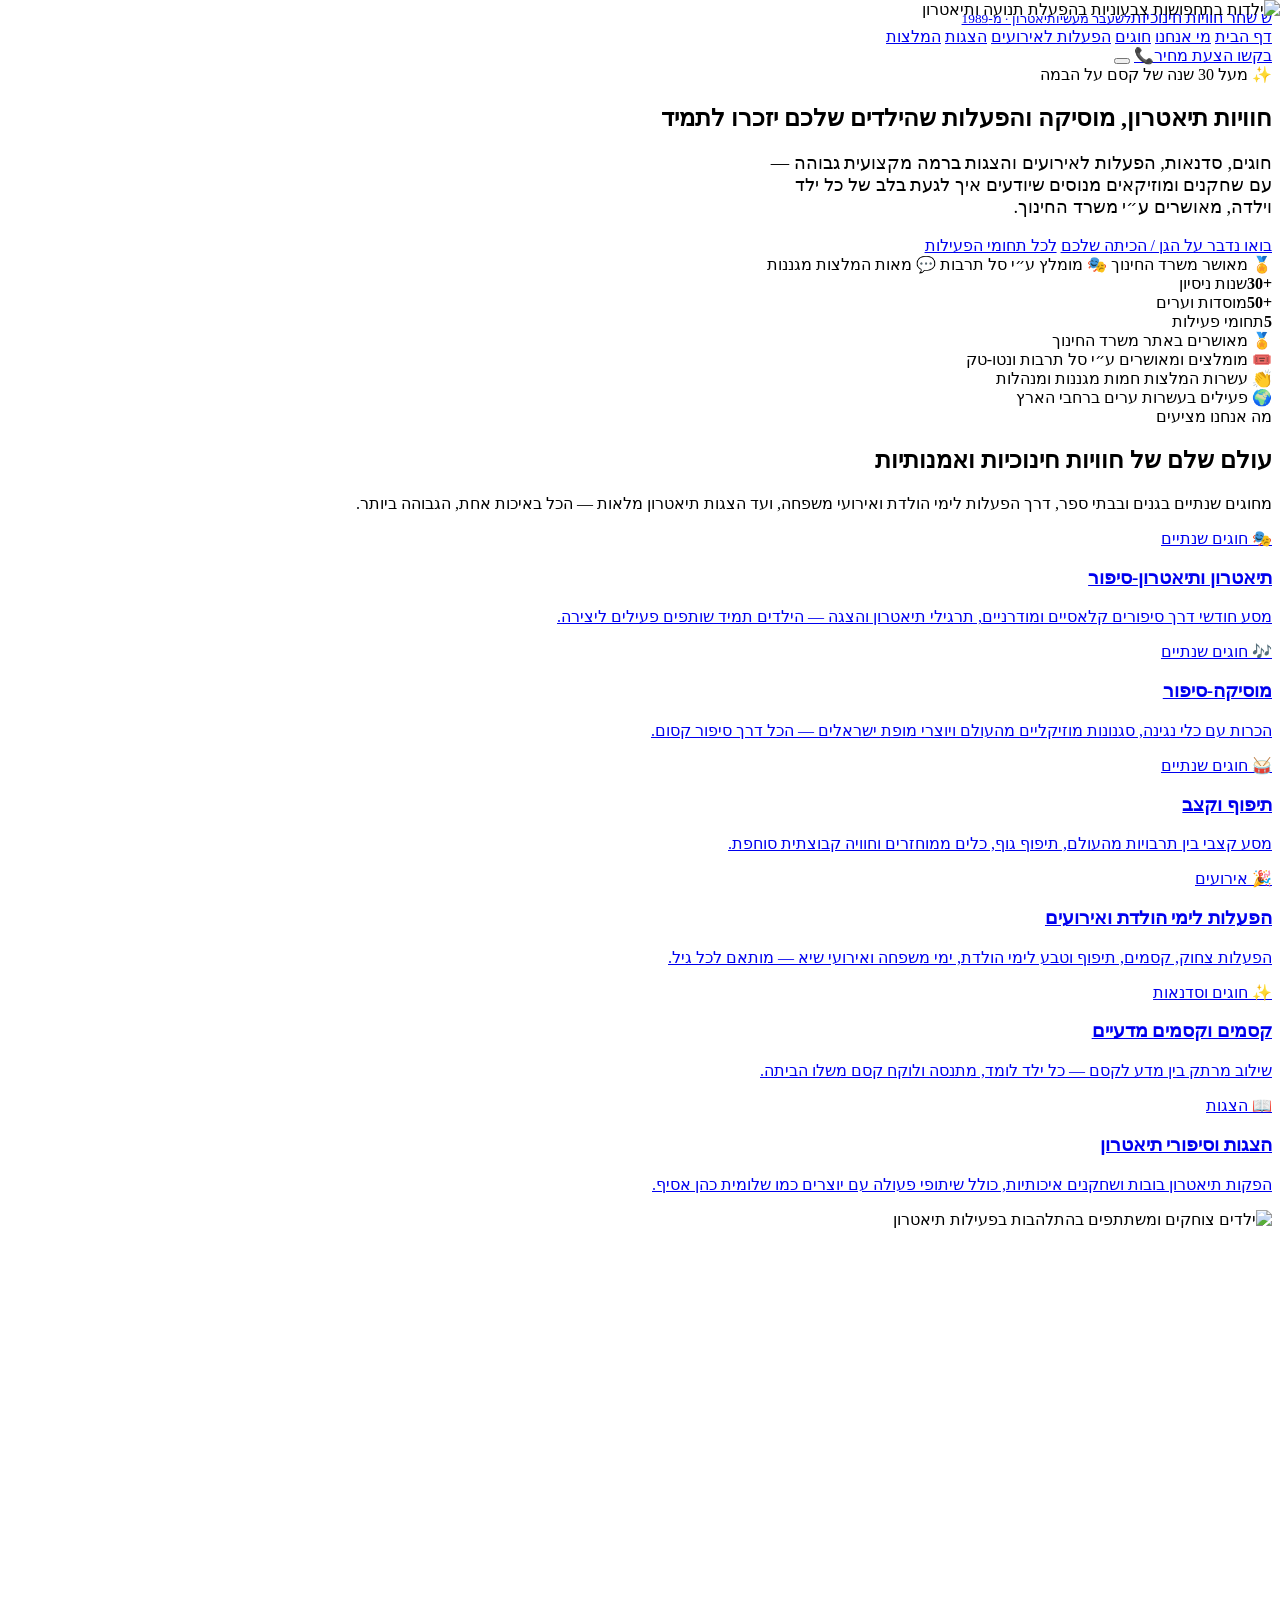
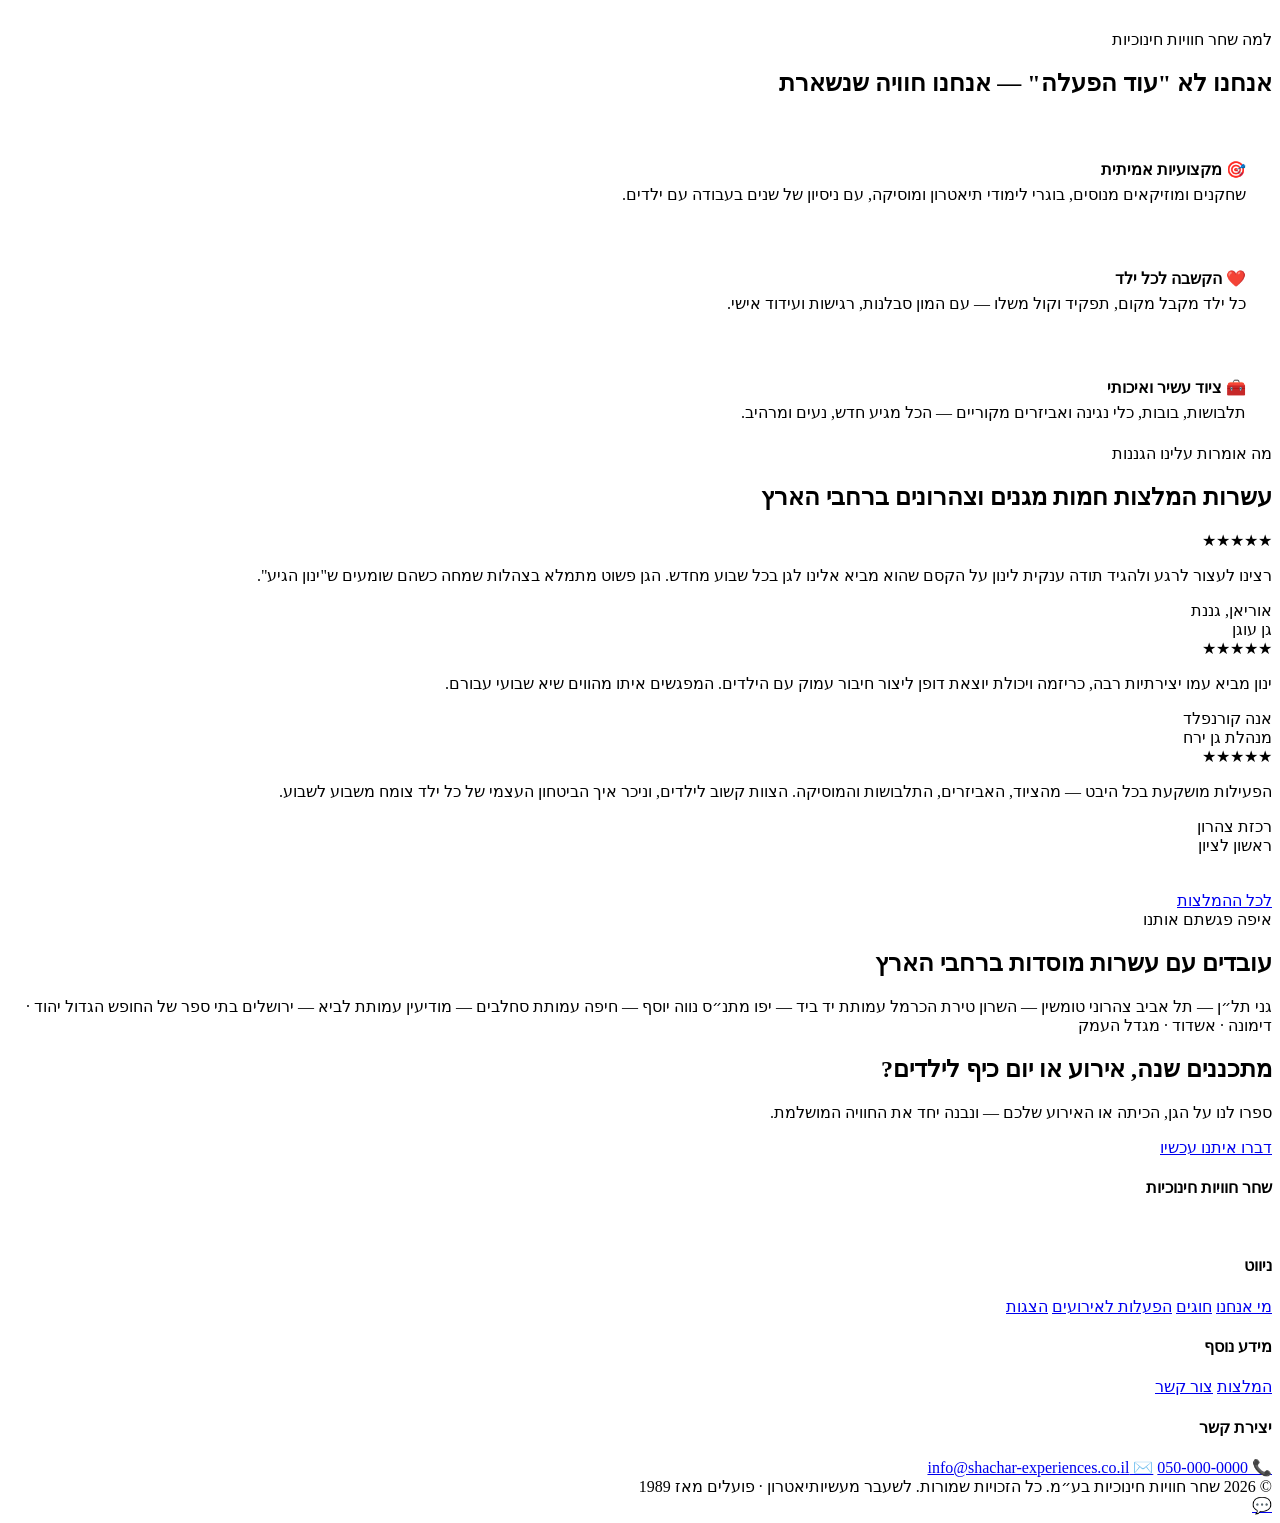
==== index.html @ 49bc1637 "Add files via upload" ====
<!DOCTYPE html>
<html lang="he" dir="rtl">
<head>
<meta charset="UTF-8">
<meta name="viewport" content="width=device-width, initial-scale=1.0">
<title>שחר חוויות חינוכיות | חוגים, הפעלות והצגות לילדים ברמה הגבוהה ביותר</title>
<meta name="description" content="שחר חוויות חינוכיות (לשעבר מעשיותיאטרון) — מעל 30 שנות ניסיון בחוגי תיאטרון, מוסיקה, תיפוף וקצב, קסמים, הפעלות לאירועים והצגות לילדים. מאושרים ע״י משרד החינוך.">
<link rel="preconnect" href="https://fonts.googleapis.com">
<link href="https://fonts.googleapis.com/css2?family=Heebo:wght@400;500;600;700&family=Rubik:wght@600;700;800&display=swap" rel="stylesheet">
<link rel="stylesheet" href="css/style.css">
</head>
<body>

<header class="site-header">
  <div class="container header-inner">
    <a href="index.html" class="brand">
      <span class="brand-mark">ש</span>
      <span class="brand-text">שחר חוויות חינוכיות<small>לשעבר מעשיותיאטרון · מ-1989</small></span>
    </a>
    <nav class="main-nav">
      <a href="index.html">דף הבית</a>
      <a href="about.html">מי אנחנו</a>
      <a href="classes.html">חוגים</a>
      <a href="events.html">הפעלות לאירועים</a>
      <a href="shows.html">הצגות</a>
      <a href="testimonials.html">המלצות</a>
    </nav>
    <div class="header-cta">
      <a href="contact.html" class="btn btn-primary btn-sm"><span class="btn-text-full">בקשו הצעת מחיר</span><span>📞</span></a>
      <button class="nav-toggle" aria-label="תפריט"><span></span></button>
    </div>
  </div>
</header>

<!-- HERO -->
<section class="hero">
  <div class="container hero-grid">
    <div>
      <span class="eyebrow">✨ מעל 30 שנה של קסם על הבמה</span>
      <h1>חוויות תיאטרון, מוסיקה והפעלות שהילדים שלכם יזכרו לתמיד</h1>
      <p style="font-size:1.15rem; max-width:520px;">חוגים, סדנאות, הפעלות לאירועים והצגות ברמה מקצועית גבוהה — עם שחקנים ומוזיקאים מנוסים שיודעים איך לגעת בלב של כל ילד וילדה, מאושרים ע״י משרד החינוך.</p>
      <div class="hero-actions">
        <a href="contact.html" class="btn btn-primary">בואו נדבר על הגן / הכיתה שלכם</a>
        <a href="classes.html" class="btn btn-outline">לכל תחומי הפעילות</a>
      </div>
      <div class="hero-badges">
        <span class="hero-badge">🏅 מאושר משרד החינוך</span>
        <span class="hero-badge">🎭 מומלץ ע״י סל תרבות</span>
        <span class="hero-badge">💬 מאות המלצות מגננות</span>
      </div>
      <div class="hero-stats">
        <div class="hero-stat"><strong>+30</strong><span>שנות ניסיון</span></div>
        <div class="hero-stat"><strong>+50</strong><span>מוסדות וערים</span></div>
        <div class="hero-stat"><strong>5</strong><span>תחומי פעילות</span></div>
      </div>
    </div>
    <div class="art-frame">
      <img src="images/activities/activity-01.jpg" alt="ילדות בתחפושות צבעוניות בהפעלת תנועה ותיאטרון" style="position:absolute; inset:0; width:100%; height:100%; object-fit:cover;">
    </div>
  </div>
</section>

<!-- TRUST BAR -->
<section class="section-tight section-alt">
  <div class="container">
    <div class="trust-bar">
      <div class="trust-item"><span class="ic">🏅</span> מאושרים באתר משרד החינוך</div>
      <div class="trust-item"><span class="ic">🎟️</span> מומלצים ומאושרים ע״י סל תרבות ונטו-טק</div>
      <div class="trust-item"><span class="ic">👏</span> עשרות המלצות חמות מגננות ומנהלות</div>
      <div class="trust-item"><span class="ic">🌍</span> פעילים בעשרות ערים ברחבי הארץ</div>
    </div>
  </div>
</section>

<!-- SERVICES OVERVIEW -->
<section class="section">
  <div class="container">
    <div class="section-head center">
      <span class="eyebrow">מה אנחנו מציעים</span>
      <h2>עולם שלם של חוויות חינוכיות ואמנותיות</h2>
      <p>מחוגים שנתיים בגנים ובבתי ספר, דרך הפעלות לימי הולדת ואירועי משפחה, ועד הצגות תיאטרון מלאות — הכל באיכות אחת, הגבוהה ביותר.</p>
    </div>
    <div class="grid grid-3">
      <a href="classes.html#theater" class="card program-card">
        <span class="card-icon">🎭</span>
        <span class="tag">חוגים שנתיים</span>
        <h3>תיאטרון ותיאטרון-סיפור</h3>
        <p>מסע חודשי דרך סיפורים קלאסיים ומודרניים, תרגילי תיאטרון והצגה — הילדים תמיד שותפים פעילים ליצירה.</p>
      </a>
      <a href="classes.html#music" class="card program-card">
        <span class="card-icon teal">🎶</span>
        <span class="tag">חוגים שנתיים</span>
        <h3>מוסיקה-סיפור</h3>
        <p>הכרות עם כלי נגינה, סגנונות מוזיקליים מהעולם ויוצרי מופת ישראלים — הכל דרך סיפור קסום.</p>
      </a>
      <a href="classes.html#drums" class="card program-card">
        <span class="card-icon gold">🥁</span>
        <span class="tag">חוגים שנתיים</span>
        <h3>תיפוף וקצב</h3>
        <p>מסע קצבי בין תרבויות מהעולם, תיפוף גוף, כלים ממוחזרים וחוויה קבוצתית סוחפת.</p>
      </a>
      <a href="events.html" class="card program-card">
        <span class="card-icon">🎉</span>
        <span class="tag">אירועים</span>
        <h3>הפעלות לימי הולדת ואירועים</h3>
        <p>הפעלות צחוק, קסמים, תיפוף וטבע לימי הולדת, ימי משפחה ואירועי שיא — מותאם לכל גיל.</p>
      </a>
      <a href="classes.html#magic" class="card program-card">
        <span class="card-icon teal">✨</span>
        <span class="tag">חוגים וסדנאות</span>
        <h3>קסמים וקסמים מדעיים</h3>
        <p>שילוב מרתק בין מדע לקסם — כל ילד לומד, מתנסה ולוקח קסם משלו הביתה.</p>
      </a>
      <a href="shows.html" class="card program-card">
        <span class="card-icon gold">📖</span>
        <span class="tag">הצגות</span>
        <h3>הצגות וסיפורי תיאטרון</h3>
        <p>הפקות תיאטרון בובות ושחקנים איכותיות, כולל שיתופי פעולה עם יוצרים כמו שלומית כהן אסיף.</p>
      </a>
    </div>
  </div>
</section>

<!-- WHY US -->
<section class="section section-alt">
  <div class="container">
    <div class="grid grid-2" style="align-items:center; gap:60px;">
      <div class="photo-slot" style="min-height:420px;">
        <img src="images/activities/activity-08.jpg" alt="ילדים צוחקים ומשתתפים בהתלהבות בפעילות תיאטרון">
      </div>
      <div>
        <span class="eyebrow">למה שחר חוויות חינוכיות</span>
        <h2>אנחנו לא "עוד הפעלה" — אנחנו חוויה שנשארת</h2>
        <div class="grid" style="gap:20px;">
          <div class="card" style="padding:22px 26px;">
            <h4 style="margin-bottom:6px;">🎯 מקצועיות אמיתית</h4>
            <p style="margin:0;">שחקנים ומוזיקאים מנוסים, בוגרי לימודי תיאטרון ומוסיקה, עם ניסיון של שנים בעבודה עם ילדים.</p>
          </div>
          <div class="card" style="padding:22px 26px;">
            <h4 style="margin-bottom:6px;">❤️ הקשבה לכל ילד</h4>
            <p style="margin:0;">כל ילד מקבל מקום, תפקיד וקול משלו — עם המון סבלנות, רגישות ועידוד אישי.</p>
          </div>
          <div class="card" style="padding:22px 26px;">
            <h4 style="margin-bottom:6px;">🧰 ציוד עשיר ואיכותי</h4>
            <p style="margin:0;">תלבושות, בובות, כלי נגינה ואביזרים מקוריים — הכל מגיע חדש, נעים ומרהיב.</p>
          </div>
        </div>
      </div>
    </div>
  </div>
</section>

<!-- TESTIMONIALS TEASER -->
<section class="section">
  <div class="container">
    <div class="section-head center">
      <span class="eyebrow">מה אומרות עלינו הגננות</span>
      <h2>עשרות המלצות חמות מגנים וצהרונים ברחבי הארץ</h2>
    </div>
    <div class="grid grid-3">
      <div class="testi-card">
        <div class="testi-stars">★★★★★</div>
        <p class="testi-quote">רצינו לעצור לרגע ולהגיד תודה ענקית לינון על הקסם שהוא מביא אלינו לגן בכל שבוע מחדש. הגן פשוט מתמלא בצהלות שמחה כשהם שומעים ש"ינון הגיע".</p>
        <div class="testi-author">אוריאן, גננת</div>
        <div class="testi-role">גן עוגן</div>
      </div>
      <div class="testi-card">
        <div class="testi-stars">★★★★★</div>
        <p class="testi-quote">ינון מביא עמו יצירתיות רבה, כריזמה ויכולת יוצאת דופן ליצור חיבור עמוק עם הילדים. המפגשים איתו מהווים שיא שבועי עבורם.</p>
        <div class="testi-author">אנה קורנפלד</div>
        <div class="testi-role">מנהלת גן ירח</div>
      </div>
      <div class="testi-card">
        <div class="testi-stars">★★★★★</div>
        <p class="testi-quote">הפעילות מושקעת בכל היבט — מהציוד, האביזרים, התלבושות והמוסיקה. הצוות קשוב לילדים, וניכר איך הביטחון העצמי של כל ילד צומח משבוע לשבוע.</p>
        <div class="testi-author">רכזת צהרון</div>
        <div class="testi-role">ראשון לציון</div>
      </div>
    </div>
    <div class="text-center" style="margin-top:36px;">
      <a href="testimonials.html" class="btn btn-outline">לכל ההמלצות</a>
    </div>
  </div>
</section>

<!-- CLIENTS -->
<section class="section-tight section-alt">
  <div class="container">
    <div class="section-head center">
      <span class="eyebrow">איפה פגשתם אותנו</span>
      <h2>עובדים עם עשרות מוסדות ברחבי הארץ</h2>
    </div>
    <div class="client-strip" style="justify-content:center;">
      <span class="client-chip">גני תל״ן — תל אביב</span>
      <span class="client-chip">צהרוני טומשין — השרון</span>
      <span class="client-chip">טירת הכרמל</span>
      <span class="client-chip">עמותת יד ביד — יפו</span>
      <span class="client-chip">מתנ״ס נווה יוסף — חיפה</span>
      <span class="client-chip">עמותת סחלבים — מודיעין</span>
      <span class="client-chip">עמותת לביא — ירושלים</span>
      <span class="client-chip">בתי ספר של החופש הגדול</span>
      <span class="client-chip">יהוד · דימונה · אשדוד · מגדל העמק</span>
    </div>
  </div>
</section>

<!-- CTA BAND -->
<section class="section">
  <div class="container">
    <div class="cta-band">
      <div>
        <h2>מתכננים שנה, אירוע או יום כיף לילדים?</h2>
        <p>ספרו לנו על הגן, הכיתה או האירוע שלכם — ונבנה יחד את החוויה המושלמת.</p>
      </div>
      <a href="contact.html" class="btn btn-light">דברו איתנו עכשיו</a>
    </div>
  </div>
</section>

<footer class="site-footer">
  <div class="container">
    <div class="footer-grid">
      <div>
        <h4>שחר חוויות חינוכיות</h4>
        <p style="color:rgba(255,255,255,.6); font-size:.9rem;">לשעבר מעשיותיאטרון — תיאטרון ילדים איכותי היוצר מפגש עם ערכים אמנותיים מאז 1989.</p>
      </div>
      <div>
        <h4>ניווט</h4>
        <a href="about.html">מי אנחנו</a>
        <a href="classes.html">חוגים</a>
        <a href="events.html">הפעלות לאירועים</a>
        <a href="shows.html">הצגות</a>
      </div>
      <div>
        <h4>מידע נוסף</h4>
        <a href="testimonials.html">המלצות</a>
        <a href="contact.html">צור קשר</a>
      </div>
      <div>
        <h4>יצירת קשר</h4>
        <a href="tel:+972500000000">📞 050-000-0000</a>
        <a href="mailto:info@shachar-experiences.co.il">✉️ info@shachar-experiences.co.il</a>
      </div>
    </div>
    <div class="footer-bottom">
      <span>© 2026 שחר חוויות חינוכיות בע״מ. כל הזכויות שמורות.</span>
      <span>לשעבר מעשיותיאטרון · פועלים מאז 1989</span>
    </div>
  </div>
</footer>

<a href="https://wa.me/972500000000" class="wa-float" target="_blank" rel="noopener" aria-label="וואטסאפ">💬</a>

<script src="js/main.js"></script>
</body>
</html>
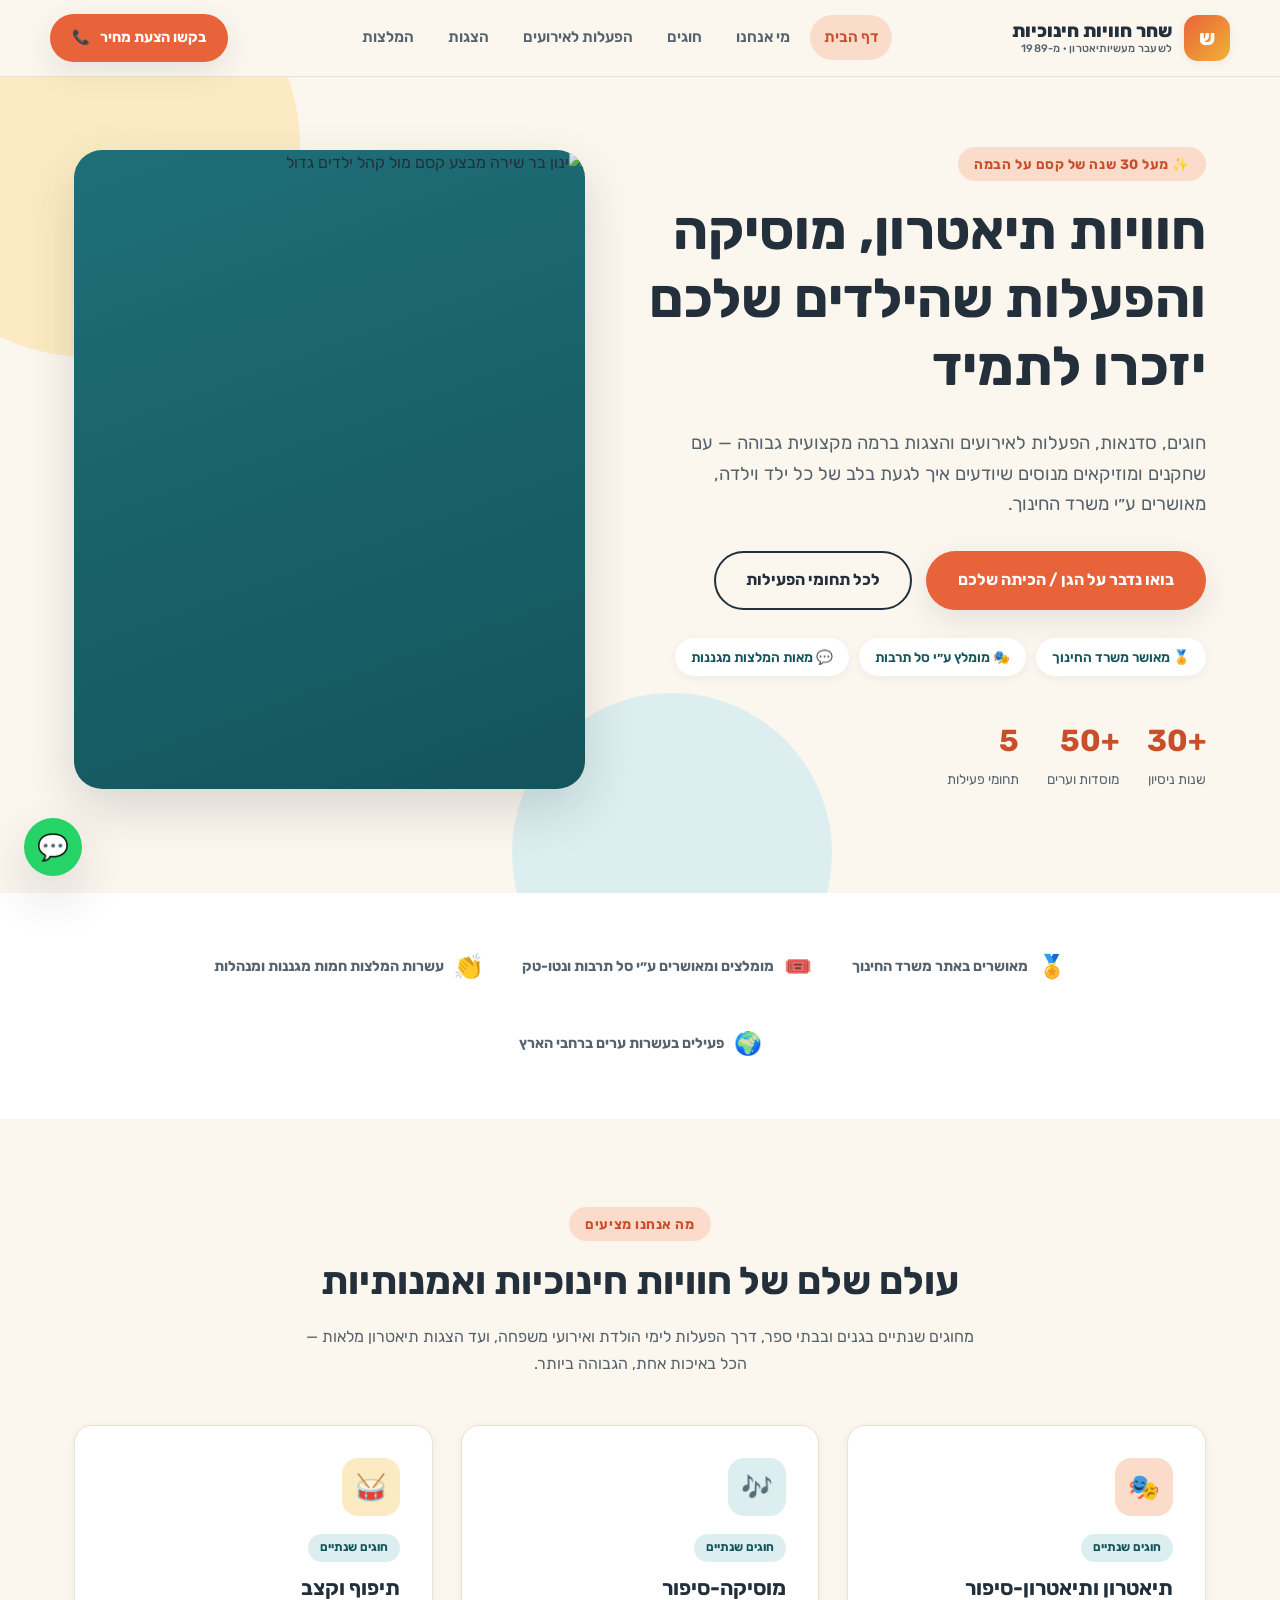
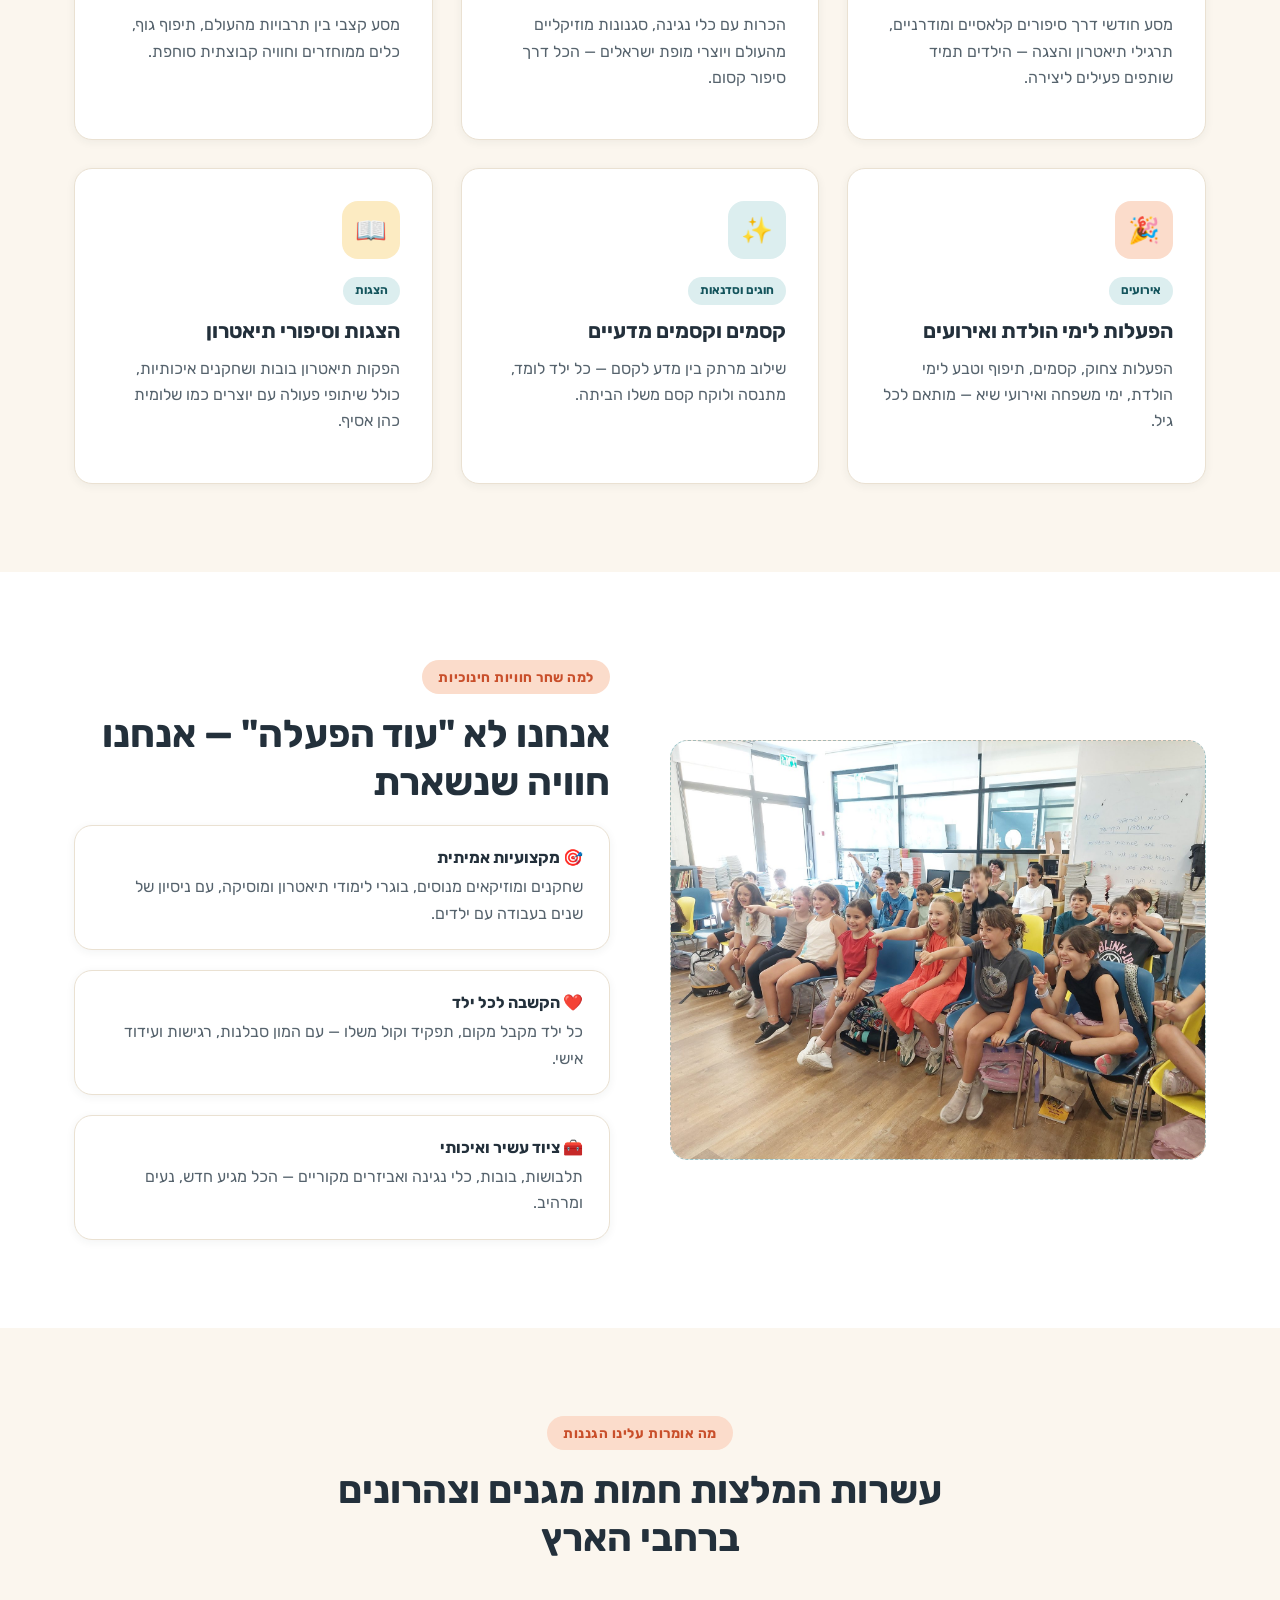
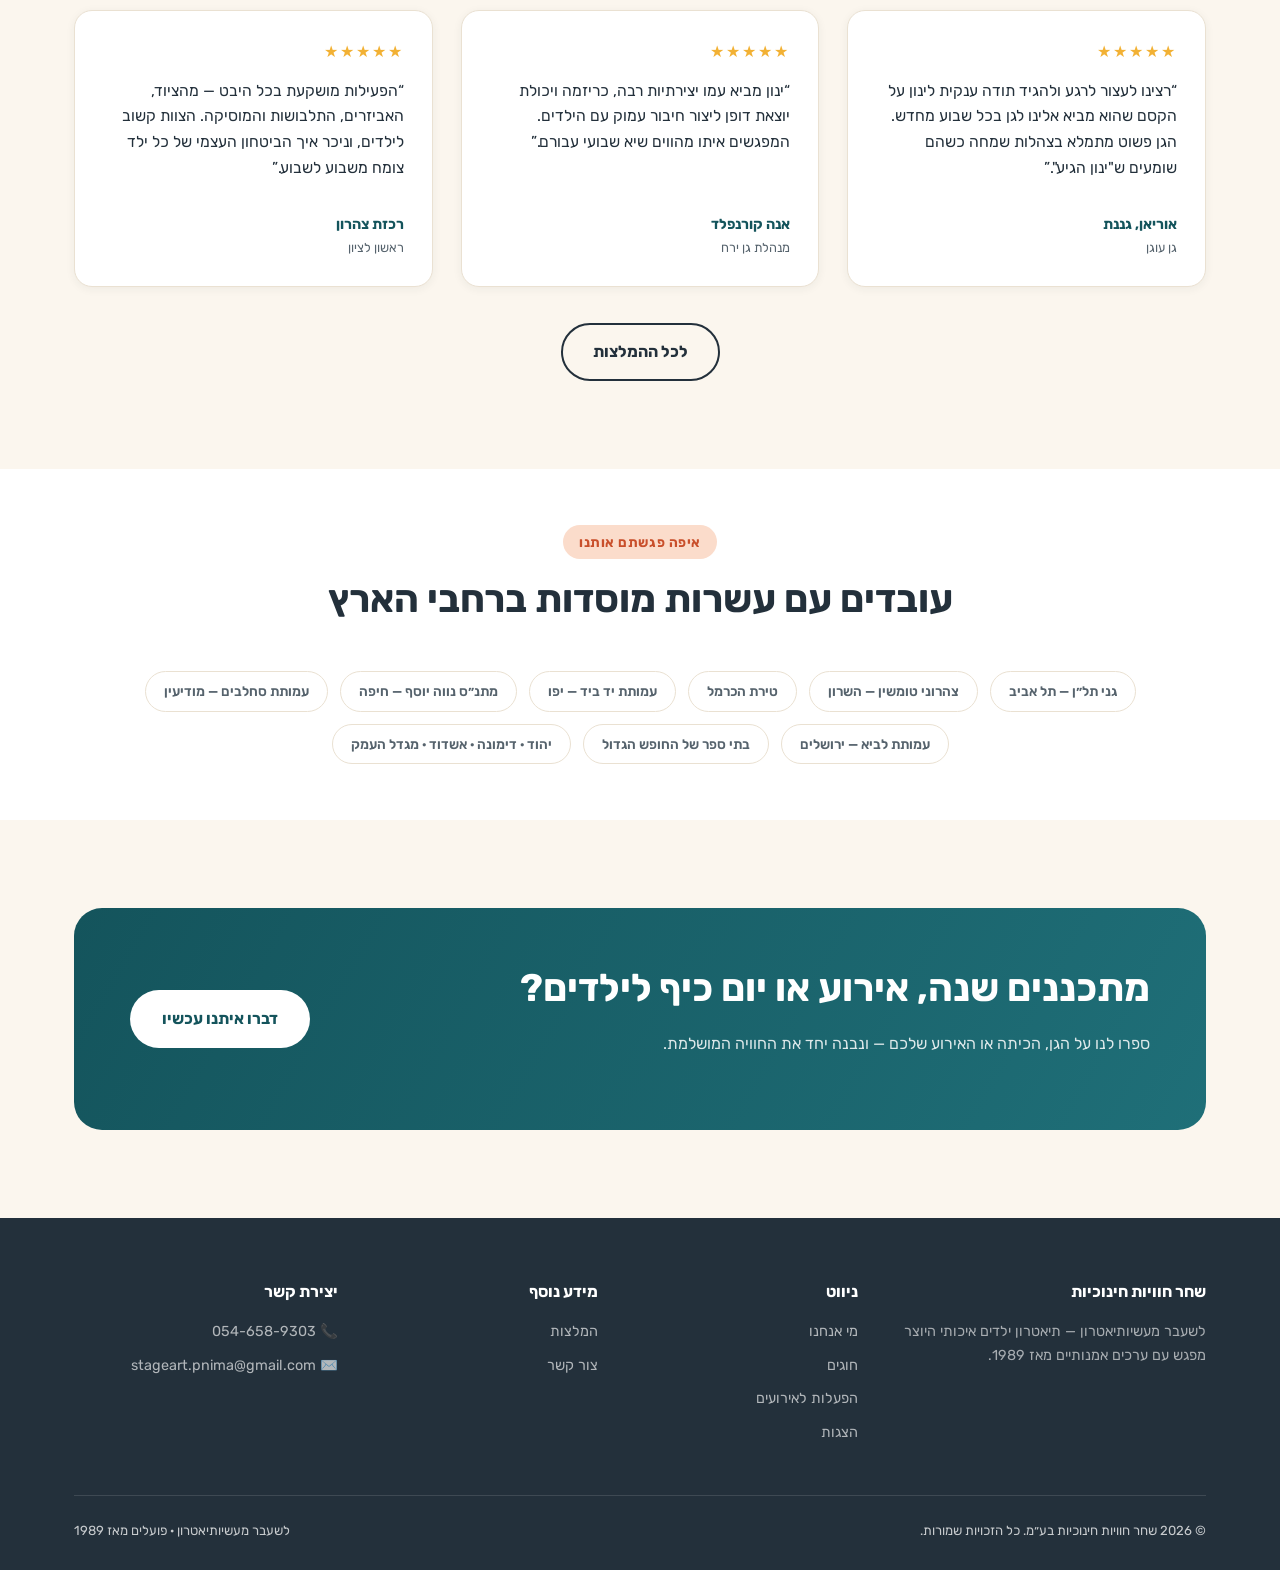
==== commit aef872a4: "Add files via upload" ====
--- a/index.html
+++ b/index.html
@@ -55,7 +55,7 @@
       </div>
     </div>
     <div class="art-frame">
-      <img src="images/activities/activity-01.jpg" alt="ילדות בתחפושות צבעוניות בהפעלת תנועה ותיאטרון" style="position:absolute; inset:0; width:100%; height:100%; object-fit:cover;">
+      <img src="images/magic/magic-02.jpg" alt="ינון בר שירה מבצע קסם מול קהל ילדים גדול" style="position:absolute; inset:0; width:100%; height:100%; object-fit:cover; object-position: center 30%;">
     </div>
   </div>
 </section>
@@ -238,8 +238,8 @@
       </div>
       <div>
         <h4>יצירת קשר</h4>
-        <a href="tel:+972500000000">📞 050-000-0000</a>
-        <a href="mailto:info@shachar-experiences.co.il">✉️ info@shachar-experiences.co.il</a>
+        <a href="tel:+972546589303">📞 054-658-9303</a>
+        <a href="mailto:stageart.pnima@gmail.com">✉️ stageart.pnima@gmail.com</a>
       </div>
     </div>
     <div class="footer-bottom">
@@ -249,7 +249,7 @@
   </div>
 </footer>
 
-<a href="https://wa.me/972500000000" class="wa-float" target="_blank" rel="noopener" aria-label="וואטסאפ">💬</a>
+<a href="https://wa.me/972546589303" class="wa-float" target="_blank" rel="noopener" aria-label="וואטסאפ">💬</a>
 
 <script src="js/main.js"></script>
 </body>
--- a/css/style.css
+++ b/css/style.css
@@ -0,0 +1,532 @@
+/* =========================================================
+   שחר חוויות חינוכיות — Design System
+   ========================================================= */
+
+:root {
+  /* Brand palette */
+  --color-primary: #E8633A;       /* terracotta / warm coral */
+  --color-primary-dark: #C94F2B;
+  --color-primary-light: #FBDCCB;
+  --color-secondary: #1F6F78;     /* deep teal */
+  --color-secondary-dark: #14545C;
+  --color-secondary-light: #DCEEEF;
+  --color-accent: #F2B134;        /* golden yellow */
+  --color-accent-light: #FCEBC2;
+  --color-bg: #FBF6EE;            /* warm cream */
+  --color-bg-alt: #FFFFFF;
+  --color-ink: #23303B;           /* near-black navy */
+  --color-ink-soft: #56636D;
+  --color-border: #EAE1D2;
+
+  --radius-sm: 10px;
+  --radius-md: 18px;
+  --radius-lg: 28px;
+  --radius-pill: 999px;
+
+  --shadow-sm: 0 2px 10px rgba(35, 48, 59, 0.06);
+  --shadow-md: 0 10px 30px rgba(35, 48, 59, 0.10);
+  --shadow-lg: 0 20px 50px rgba(35, 48, 59, 0.16);
+
+  --container: 1180px;
+  --font-display: 'Rubik', 'Heebo', sans-serif;
+  --font-body: 'Heebo', 'Rubik', sans-serif;
+}
+
+* { box-sizing: border-box; }
+html { scroll-behavior: smooth; }
+
+body {
+  margin: 0;
+  font-family: var(--font-body);
+  background: var(--color-bg);
+  color: var(--color-ink);
+  direction: rtl;
+  text-align: right;
+  line-height: 1.65;
+  -webkit-font-smoothing: antialiased;
+}
+
+img { max-width: 100%; display: block; }
+a { color: inherit; text-decoration: none; }
+ul { margin: 0; padding: 0; list-style: none; }
+button { font-family: inherit; cursor: pointer; }
+
+h1, h2, h3, h4 {
+  font-family: var(--font-display);
+  font-weight: 700;
+  line-height: 1.25;
+  margin: 0 0 .5em;
+  color: var(--color-ink);
+}
+
+h1 { font-size: clamp(2.1rem, 4.5vw, 3.4rem); }
+h2 { font-size: clamp(1.7rem, 3vw, 2.4rem); }
+h3 { font-size: 1.3rem; }
+p  { margin: 0 0 1em; color: var(--color-ink-soft); }
+
+.container {
+  max-width: var(--container);
+  margin: 0 auto;
+  padding: 0 24px;
+}
+
+.section { padding: 88px 0; }
+.section-tight { padding: 56px 0; }
+.section-alt { background: var(--color-bg-alt); }
+.section-secondary { background: var(--color-secondary); color: #fff; }
+.section-secondary h2, .section-secondary p { color: #fff; }
+
+.eyebrow {
+  display: inline-flex;
+  align-items: center;
+  gap: 8px;
+  font-family: var(--font-display);
+  font-weight: 700;
+  font-size: .85rem;
+  letter-spacing: .04em;
+  color: var(--color-primary-dark);
+  background: var(--color-primary-light);
+  padding: 6px 16px;
+  border-radius: var(--radius-pill);
+  margin-bottom: 16px;
+}
+
+.section-head {
+  max-width: 680px;
+  margin: 0 0 48px;
+}
+.section-head.center { margin-inline: auto; text-align: center; }
+
+/* ---------- Buttons ---------- */
+.btn {
+  display: inline-flex;
+  align-items: center;
+  gap: 10px;
+  font-family: var(--font-display);
+  font-weight: 700;
+  font-size: 1rem;
+  padding: 14px 30px;
+  border-radius: var(--radius-pill);
+  border: 2px solid transparent;
+  transition: transform .18s ease, box-shadow .18s ease, background .18s ease, color .18s ease;
+  white-space: nowrap;
+}
+.btn:hover { transform: translateY(-2px); }
+.btn-primary {
+  background: var(--color-primary);
+  color: #fff;
+  box-shadow: var(--shadow-md);
+}
+.btn-primary:hover { background: var(--color-primary-dark); }
+.btn-outline {
+  background: transparent;
+  border-color: currentColor;
+  color: var(--color-ink);
+}
+.btn-outline:hover { background: var(--color-ink); color: #fff; }
+.btn-light {
+  background: #fff;
+  color: var(--color-secondary-dark);
+}
+.btn-light:hover { background: var(--color-accent-light); }
+.btn-sm { padding: 10px 20px; font-size: .9rem; }
+
+/* ---------- Header ---------- */
+.site-header {
+  position: sticky;
+  top: 0;
+  z-index: 100;
+  background: rgba(251, 246, 238, 0.92);
+  backdrop-filter: blur(10px);
+  border-bottom: 1px solid var(--color-border);
+}
+.header-inner {
+  display: flex;
+  align-items: center;
+  justify-content: space-between;
+  padding: 14px 0;
+  gap: 20px;
+}
+.brand {
+  display: flex;
+  align-items: center;
+  gap: 12px;
+  font-family: var(--font-display);
+  font-weight: 800;
+  font-size: 1.15rem;
+  color: var(--color-ink);
+}
+.brand-mark {
+  width: 46px; height: 46px;
+  border-radius: 14px;
+  background: linear-gradient(135deg, var(--color-primary), var(--color-accent));
+  display: flex; align-items: center; justify-content: center;
+  color: #fff; font-size: 1.3rem; font-weight: 800;
+  box-shadow: var(--shadow-sm);
+  flex-shrink: 0;
+}
+.brand-text { display: flex; flex-direction: column; line-height: 1.2; }
+.brand-text small { font-weight: 500; font-size: .68rem; color: var(--color-ink-soft); letter-spacing: .02em; }
+
+.main-nav {
+  display: flex;
+  align-items: center;
+  gap: 6px;
+}
+.main-nav a {
+  padding: 10px 14px;
+  border-radius: var(--radius-pill);
+  font-weight: 600;
+  font-size: .95rem;
+  color: var(--color-ink-soft);
+  transition: background .15s ease, color .15s ease;
+}
+.main-nav a:hover, .main-nav a.active {
+  background: var(--color-primary-light);
+  color: var(--color-primary-dark);
+}
+.header-cta { display: flex; align-items: center; gap: 10px; }
+.nav-toggle {
+  display: none;
+  background: none; border: none;
+  width: 44px; height: 44px;
+  border-radius: var(--radius-sm);
+  align-items: center; justify-content: center;
+}
+.nav-toggle span, .nav-toggle::before, .nav-toggle::after {
+  content: ""; display: block; width: 22px; height: 2px; background: var(--color-ink);
+  position: relative; transition: all .2s ease;
+}
+.nav-toggle::before { transform: translateY(-7px); }
+.nav-toggle::after { transform: translateY(5px); }
+
+/* ---------- Hero ---------- */
+.hero {
+  position: relative;
+  overflow: hidden;
+  padding: 70px 0 100px;
+}
+.hero::before, .hero::after {
+  content: "";
+  position: absolute;
+  border-radius: 50%;
+  filter: blur(0px);
+  z-index: 0;
+}
+.hero::before {
+  width: 420px; height: 420px;
+  background: var(--color-accent-light);
+  top: -140px; left: -120px;
+}
+.hero::after {
+  width: 320px; height: 320px;
+  background: var(--color-secondary-light);
+  bottom: -120px; left: 40%;
+}
+.hero-grid {
+  position: relative;
+  z-index: 1;
+  display: grid;
+  grid-template-columns: 1.05fr .95fr;
+  gap: 56px;
+  align-items: center;
+}
+.hero-badges {
+  display: flex; flex-wrap: wrap; gap: 10px; margin-top: 28px;
+}
+.hero-badge {
+  display: inline-flex; align-items: center; gap: 8px;
+  background: #fff; padding: 8px 16px; border-radius: var(--radius-pill);
+  font-size: .85rem; font-weight: 600; color: var(--color-secondary-dark);
+  box-shadow: var(--shadow-sm);
+}
+.hero-actions { display: flex; gap: 14px; flex-wrap: wrap; margin-top: 32px; }
+.hero-stats {
+  display: flex; gap: 28px; margin-top: 40px; flex-wrap: wrap;
+}
+.hero-stat strong { display: block; font-family: var(--font-display); font-size: 1.9rem; color: var(--color-primary-dark); }
+.hero-stat span { font-size: .85rem; color: var(--color-ink-soft); }
+
+.art-frame {
+  position: relative;
+  width: 100%;
+  border-radius: var(--radius-lg);
+  aspect-ratio: 4/5;
+  overflow: hidden;
+  box-shadow: var(--shadow-lg);
+  background: linear-gradient(160deg, var(--color-secondary), var(--color-secondary-dark));
+}
+.art-frame.alt { background: linear-gradient(160deg, var(--color-primary), var(--color-accent)); }
+.art-frame .ph-icon { font-size: 4rem; }
+
+/* Photo placeholder component */
+.photo-slot {
+  position: relative;
+  border-radius: var(--radius-md);
+  overflow: hidden;
+  background: linear-gradient(150deg, var(--color-secondary-light), var(--color-primary-light));
+  display: flex; flex-direction: column; align-items: center; justify-content: center;
+  text-align: center;
+  color: var(--color-secondary-dark);
+  min-height: 220px;
+  border: 1.5px dashed rgba(31, 111, 120, 0.35);
+}
+.photo-slot .ph-icon {
+  font-size: 2.4rem;
+  margin-bottom: 8px;
+  opacity: .85;
+}
+.photo-slot .ph-label {
+  font-family: var(--font-display);
+  font-weight: 700;
+  font-size: .85rem;
+  opacity: .75;
+}
+.photo-slot img { position: absolute; inset: 0; width: 100%; height: 100%; object-fit: cover; }
+
+/* ---------- Cards / grids ---------- */
+.grid { display: grid; gap: 28px; }
+.grid-2 { grid-template-columns: repeat(2, 1fr); }
+.grid-3 { grid-template-columns: repeat(3, 1fr); }
+.grid-4 { grid-template-columns: repeat(4, 1fr); }
+
+.card {
+  background: #fff;
+  border-radius: var(--radius-md);
+  padding: 32px;
+  box-shadow: var(--shadow-sm);
+  border: 1px solid var(--color-border);
+  transition: transform .2s ease, box-shadow .2s ease;
+  height: 100%;
+}
+.card:hover { transform: translateY(-4px); box-shadow: var(--shadow-md); }
+.card-icon {
+  width: 58px; height: 58px;
+  border-radius: 16px;
+  display: flex; align-items: center; justify-content: center;
+  font-size: 1.6rem;
+  margin-bottom: 18px;
+  background: var(--color-primary-light);
+}
+.card-icon.teal { background: var(--color-secondary-light); }
+.card-icon.gold { background: var(--color-accent-light); }
+.card ul.check li { position: relative; padding-inline-end: 26px; margin-bottom: 8px; color: var(--color-ink-soft); font-size: .95rem; }
+.card ul.check li::before { content: "✓"; position: absolute; right: 0; color: var(--color-secondary); font-weight: 700; }
+
+.program-card { display: flex; flex-direction: column; }
+.program-card .tag {
+  align-self: flex-start;
+  font-size: .75rem; font-weight: 700;
+  background: var(--color-secondary-light); color: var(--color-secondary-dark);
+  padding: 4px 12px; border-radius: var(--radius-pill); margin-bottom: 14px;
+}
+
+/* Testimonial */
+.testi-card {
+  background: #fff;
+  border-radius: var(--radius-md);
+  padding: 28px;
+  box-shadow: var(--shadow-sm);
+  border: 1px solid var(--color-border);
+  height: 100%;
+  display: flex;
+  flex-direction: column;
+}
+.testi-stars { color: var(--color-accent); letter-spacing: 2px; margin-bottom: 12px; font-size: 1rem; }
+.testi-quote { font-size: .98rem; color: var(--color-ink); flex: 1; }
+.testi-quote::before { content: "\201C"; }
+.testi-quote::after { content: "\201D"; }
+.testi-author { margin-top: 16px; font-family: var(--font-display); font-weight: 700; font-size: .9rem; color: var(--color-secondary-dark); }
+.testi-role { font-size: .8rem; color: var(--color-ink-soft); }
+
+/* Client strip */
+.client-strip {
+  display: flex; flex-wrap: wrap; gap: 12px;
+}
+.client-chip {
+  background: var(--color-bg-alt);
+  border: 1px solid var(--color-border);
+  border-radius: var(--radius-pill);
+  padding: 8px 18px;
+  font-size: .85rem; font-weight: 600;
+  color: var(--color-ink-soft);
+}
+
+/* Timeline (syllabus) */
+.timeline { position: relative; padding-inline-start: 0; }
+.timeline-item {
+  position: relative;
+  padding-inline-end: 40px;
+  padding-bottom: 30px;
+  border-inline-end: 2px solid var(--color-border);
+}
+.timeline-item:last-child { border-color: transparent; padding-bottom: 0; }
+.timeline-item::before {
+  content: "";
+  position: absolute;
+  right: -8px; top: 4px;
+  width: 14px; height: 14px;
+  border-radius: 50%;
+  background: var(--color-primary);
+  border: 3px solid var(--color-bg-alt);
+  box-shadow: 0 0 0 2px var(--color-primary);
+}
+.timeline-item h4 { margin-bottom: 4px; font-size: 1.05rem; }
+.timeline-item .month-tag { color: var(--color-primary-dark); font-weight: 700; font-size: .8rem; }
+
+/* CTA band */
+.cta-band {
+  background: linear-gradient(120deg, var(--color-secondary-dark), var(--color-secondary));
+  border-radius: var(--radius-lg);
+  padding: 56px;
+  color: #fff;
+  display: flex; align-items: center; justify-content: space-between; gap: 30px;
+  flex-wrap: wrap;
+}
+.cta-band h2, .cta-band p { color: #fff; }
+.cta-band p { color: rgba(255,255,255,.85); }
+
+/* Trust bar */
+.trust-bar {
+  display: flex; flex-wrap: wrap; gap: 40px; align-items: center; justify-content: center;
+}
+.trust-item { display: flex; align-items: center; gap: 10px; font-weight: 700; color: var(--color-ink-soft); font-size: .9rem; }
+.trust-item .ic { font-size: 1.4rem; }
+
+/* Contact */
+.contact-grid { display: grid; grid-template-columns: 1fr 1.2fr; gap: 50px; }
+.contact-info-card {
+  background: var(--color-secondary-dark);
+  color: #fff;
+  border-radius: var(--radius-lg);
+  padding: 40px;
+}
+.contact-info-card h3 { color: #fff; }
+.contact-info-card p { color: rgba(255,255,255,.8); }
+.contact-line { display: flex; align-items: center; gap: 14px; margin-bottom: 18px; font-weight: 600; }
+.contact-line .ic {
+  width: 42px; height: 42px; border-radius: 12px; background: rgba(255,255,255,.12);
+  display: flex; align-items: center; justify-content: center; font-size: 1.15rem; flex-shrink: 0;
+}
+.social-row { display: flex; gap: 10px; margin-top: 26px; }
+.social-row a {
+  width: 40px; height: 40px; border-radius: 50%;
+  background: rgba(255,255,255,.12);
+  display: flex; align-items: center; justify-content: center;
+}
+
+.form-card {
+  background: #fff;
+  border-radius: var(--radius-lg);
+  padding: 40px;
+  box-shadow: var(--shadow-sm);
+  border: 1px solid var(--color-border);
+}
+.form-row { display: grid; grid-template-columns: 1fr 1fr; gap: 18px; margin-bottom: 18px; }
+.field { display: flex; flex-direction: column; gap: 6px; }
+.field label { font-weight: 700; font-size: .88rem; }
+.field input, .field select, .field textarea {
+  border: 1.5px solid var(--color-border);
+  border-radius: var(--radius-sm);
+  padding: 12px 14px;
+  font-family: inherit;
+  font-size: .95rem;
+  background: var(--color-bg);
+  color: var(--color-ink);
+}
+.field input:focus, .field select:focus, .field textarea:focus {
+  outline: none; border-color: var(--color-primary);
+}
+.field.full { grid-column: 1 / -1; }
+.form-note { font-size: .8rem; color: var(--color-ink-soft); margin-top: 10px; }
+
+/* Footer */
+.site-footer {
+  background: var(--color-ink);
+  color: rgba(255,255,255,.75);
+  padding: 64px 0 28px;
+}
+.footer-grid { display: grid; grid-template-columns: 1.4fr 1fr 1fr 1.2fr; gap: 40px; margin-bottom: 40px; }
+.footer-grid h4 { color: #fff; font-size: 1rem; margin-bottom: 18px; }
+.footer-grid a { display: block; margin-bottom: 10px; font-size: .9rem; color: rgba(255,255,255,.65); }
+.footer-grid a:hover { color: var(--color-accent); }
+.footer-bottom {
+  border-top: 1px solid rgba(255,255,255,.12);
+  padding-top: 24px;
+  display: flex; justify-content: space-between; flex-wrap: wrap; gap: 10px;
+  font-size: .82rem;
+}
+
+/* Utility */
+.text-center { text-align: center; }
+.mt-0 { margin-top: 0; }
+.tag-row { display: flex; gap: 10px; flex-wrap: wrap; margin-bottom: 20px; }
+.pill-tag {
+  background: var(--color-accent-light); color: #8A5A00;
+  font-weight: 700; font-size: .78rem; padding: 6px 14px; border-radius: var(--radius-pill);
+}
+
+/* Page hero (inner pages) */
+.page-hero {
+  padding: 60px 0 50px;
+  text-align: center;
+  position: relative;
+}
+.page-hero .eyebrow { margin-inline: auto; }
+.breadcrumb { font-size: .85rem; color: var(--color-ink-soft); margin-bottom: 14px; }
+.breadcrumb a { color: var(--color-secondary); font-weight: 600; }
+
+/* Gallery */
+.gallery-grid { display: grid; grid-template-columns: repeat(4, 1fr); gap: 18px; }
+.gallery-grid .photo-slot:nth-child(3n+1) { grid-row: span 2; min-height: 460px; }
+.gallery-grid .photo-slot { min-height: 220px; }
+
+/* WhatsApp floating button */
+.wa-float {
+  position: fixed;
+  bottom: 24px;
+  left: 24px;
+  z-index: 90;
+  background: #25D366;
+  width: 58px; height: 58px;
+  border-radius: 50%;
+  display: flex; align-items: center; justify-content: center;
+  color: #fff; font-size: 1.6rem;
+  box-shadow: var(--shadow-lg);
+  transition: transform .2s ease;
+}
+.wa-float:hover { transform: scale(1.08); }
+
+/* ---------- Responsive ---------- */
+@media (max-width: 980px) {
+  .hero-grid { grid-template-columns: 1fr; }
+  .hero-grid .art-frame { order: -1; max-width: 420px; margin: 0 auto; }
+  .grid-4 { grid-template-columns: repeat(2, 1fr); }
+  .grid-3 { grid-template-columns: repeat(2, 1fr); }
+  .footer-grid { grid-template-columns: 1fr 1fr; }
+  .contact-grid { grid-template-columns: 1fr; }
+  .gallery-grid { grid-template-columns: repeat(2, 1fr); }
+  .gallery-grid .photo-slot:nth-child(3n+1) { grid-row: span 1; min-height: 220px; }
+}
+
+@media (max-width: 760px) {
+  .main-nav { display: none; }
+  .nav-toggle { display: flex; }
+  .site-header.open .main-nav {
+    display: flex;
+    position: absolute;
+    top: 100%; right: 0; left: 0;
+    background: var(--color-bg);
+    flex-direction: column;
+    padding: 12px 24px 20px;
+    border-bottom: 1px solid var(--color-border);
+    gap: 4px;
+  }
+  .grid-2, .grid-3, .grid-4 { grid-template-columns: 1fr; }
+  .form-row { grid-template-columns: 1fr; }
+  .cta-band { flex-direction: column; text-align: center; }
+  .footer-grid { grid-template-columns: 1fr; }
+  .footer-bottom { flex-direction: column; text-align: center; }
+  .section { padding: 60px 0; }
+  .header-cta .btn span.btn-text-full { display: none; }
+}
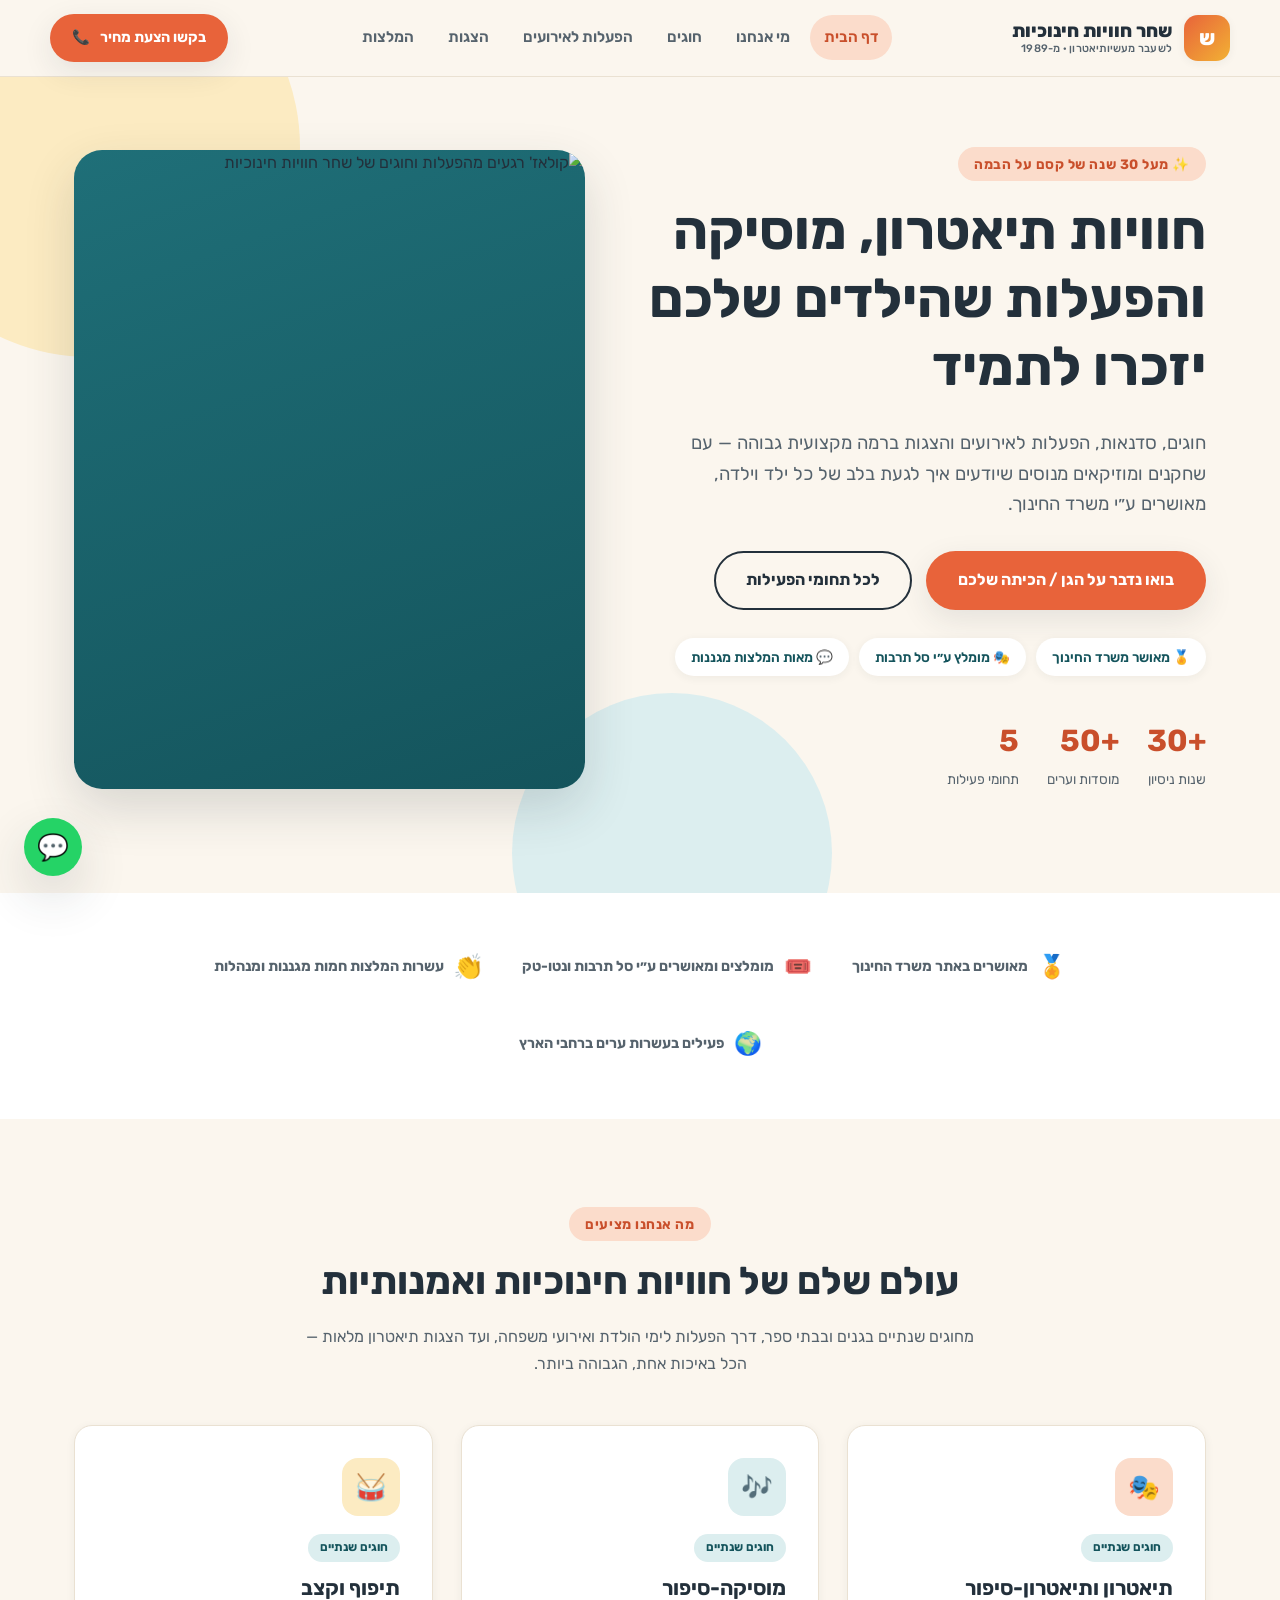
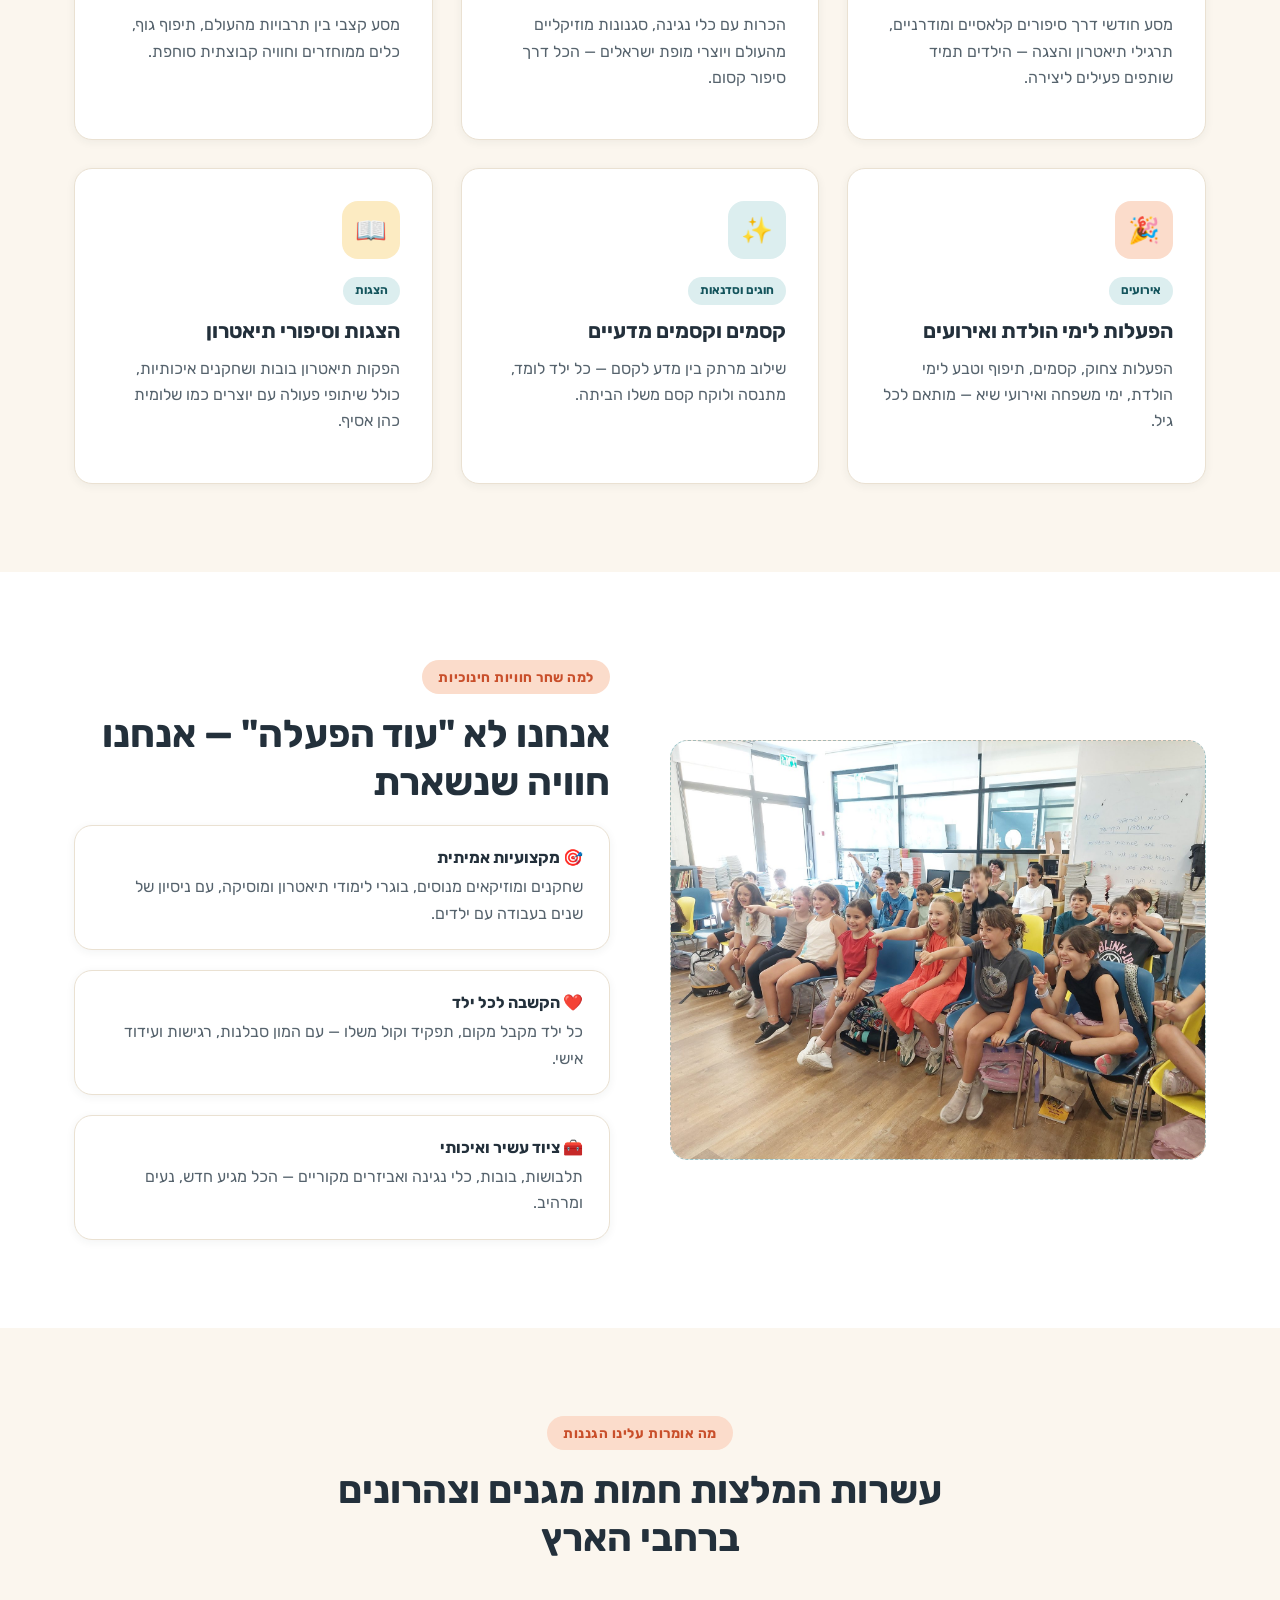
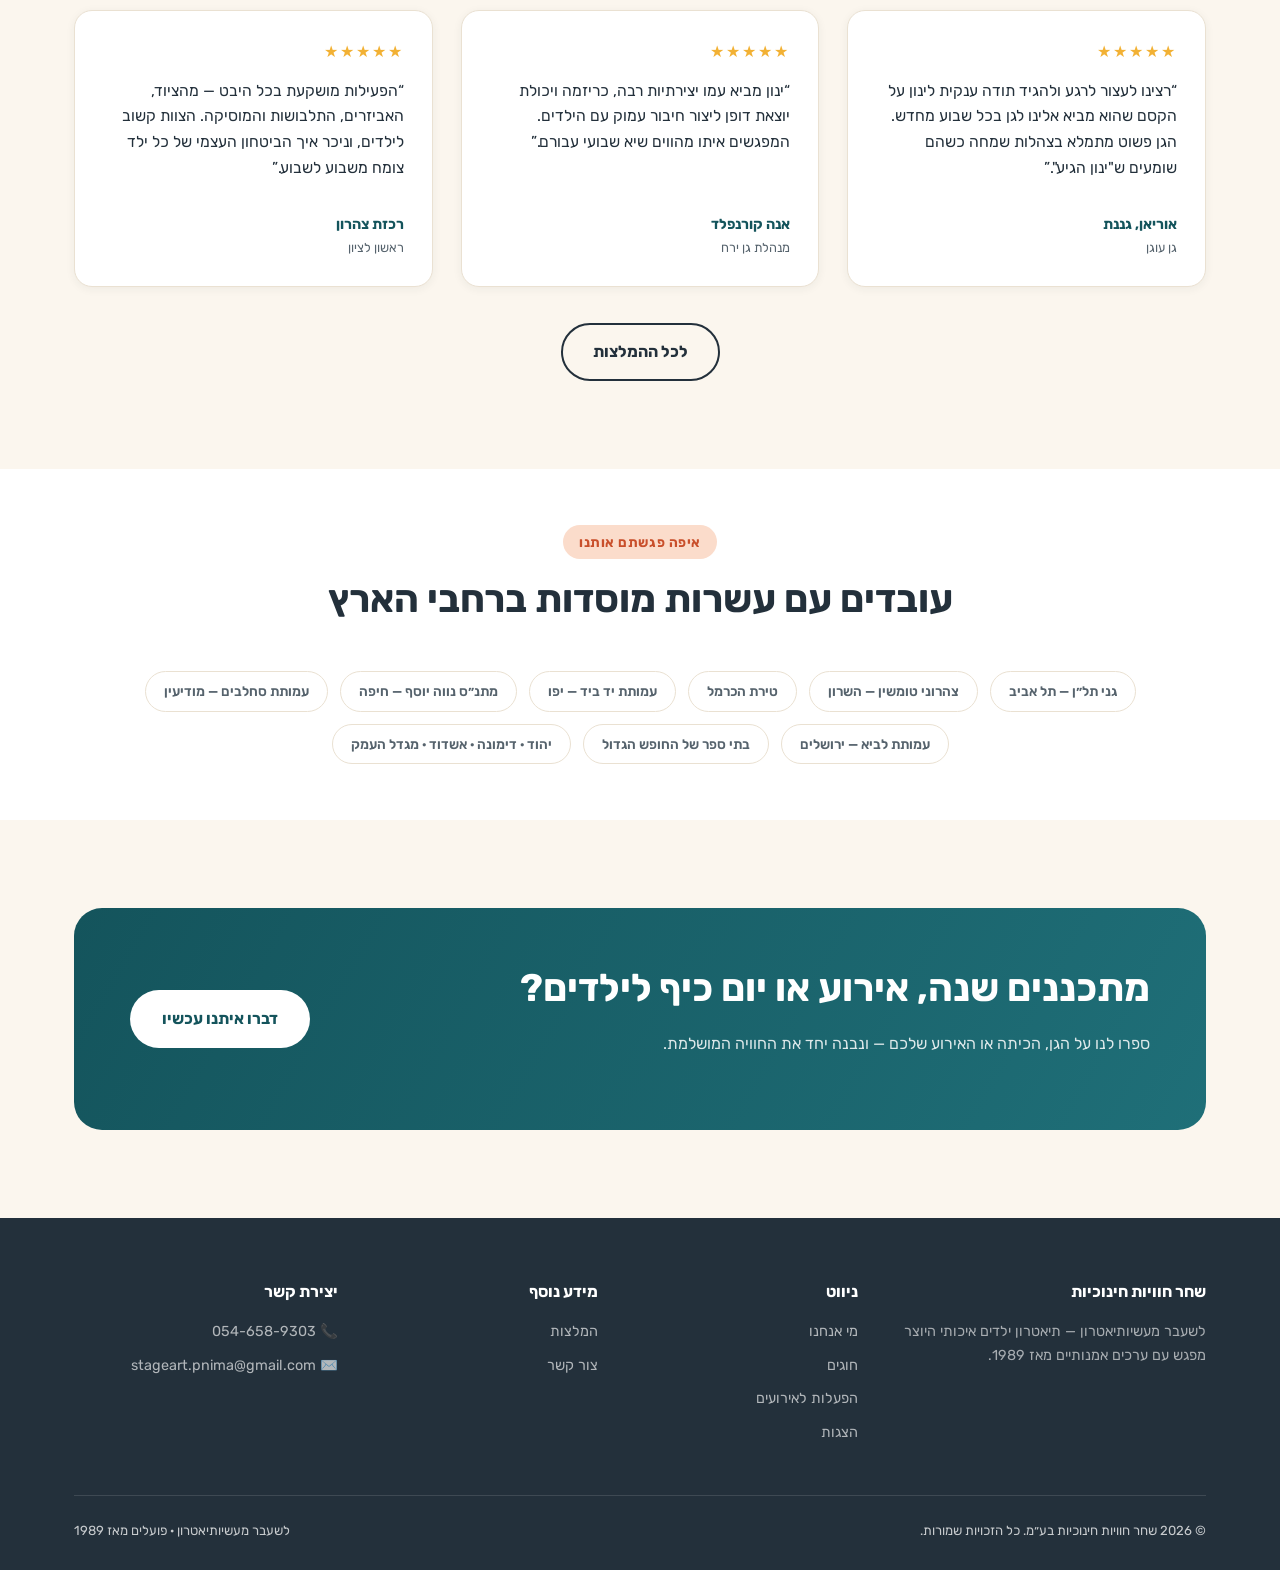
==== commit 3ba15fbe: "Add files via upload" ====
--- a/index.html
+++ b/index.html
@@ -55,7 +55,7 @@
       </div>
     </div>
     <div class="art-frame">
-      <img src="images/magic/magic-02.jpg" alt="ינון בר שירה מבצע קסם מול קהל ילדים גדול" style="position:absolute; inset:0; width:100%; height:100%; object-fit:cover; object-position: center 30%;">
+      <img src="images/hero/hero-collage.jpg" alt="קולאז' רגעים מהפעלות וחוגים של שחר חוויות חינוכיות" style="position:absolute; inset:0; width:100%; height:100%; object-fit:cover; object-position: center;">
     </div>
   </div>
 </section>
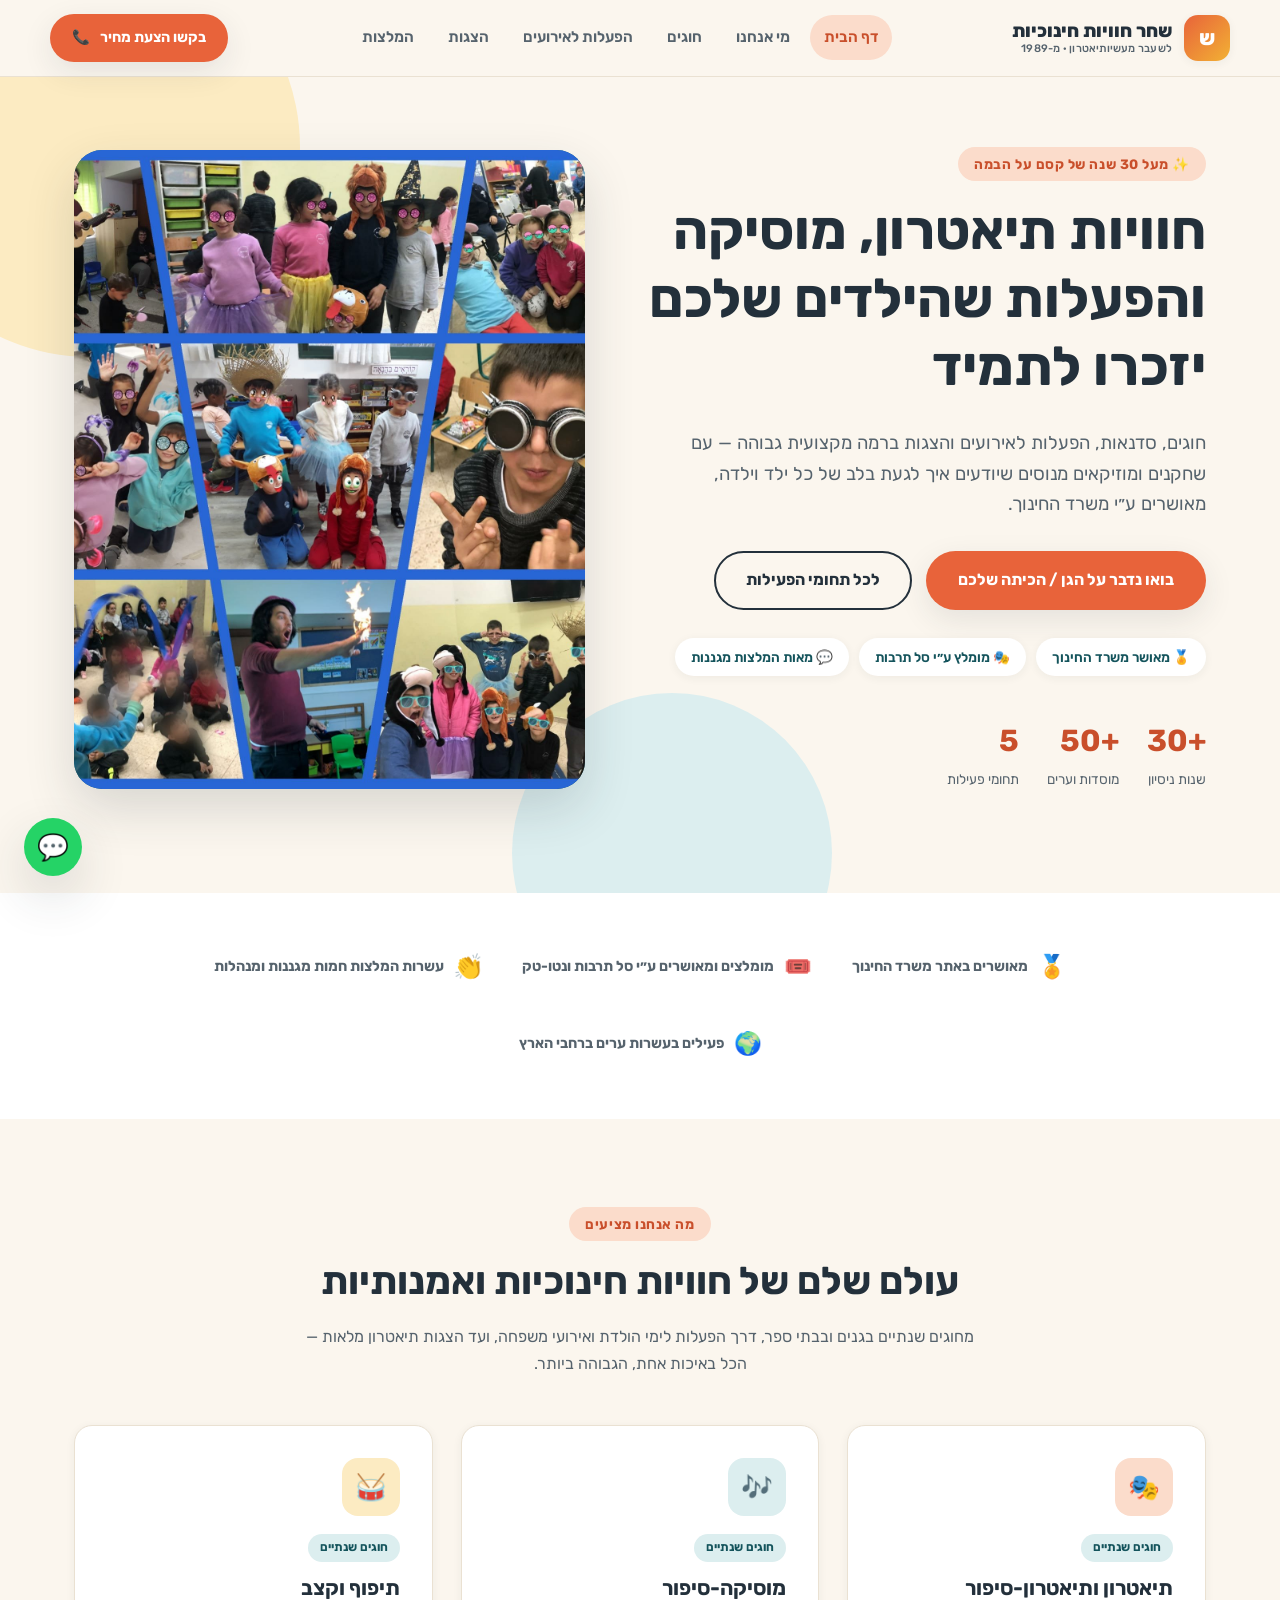
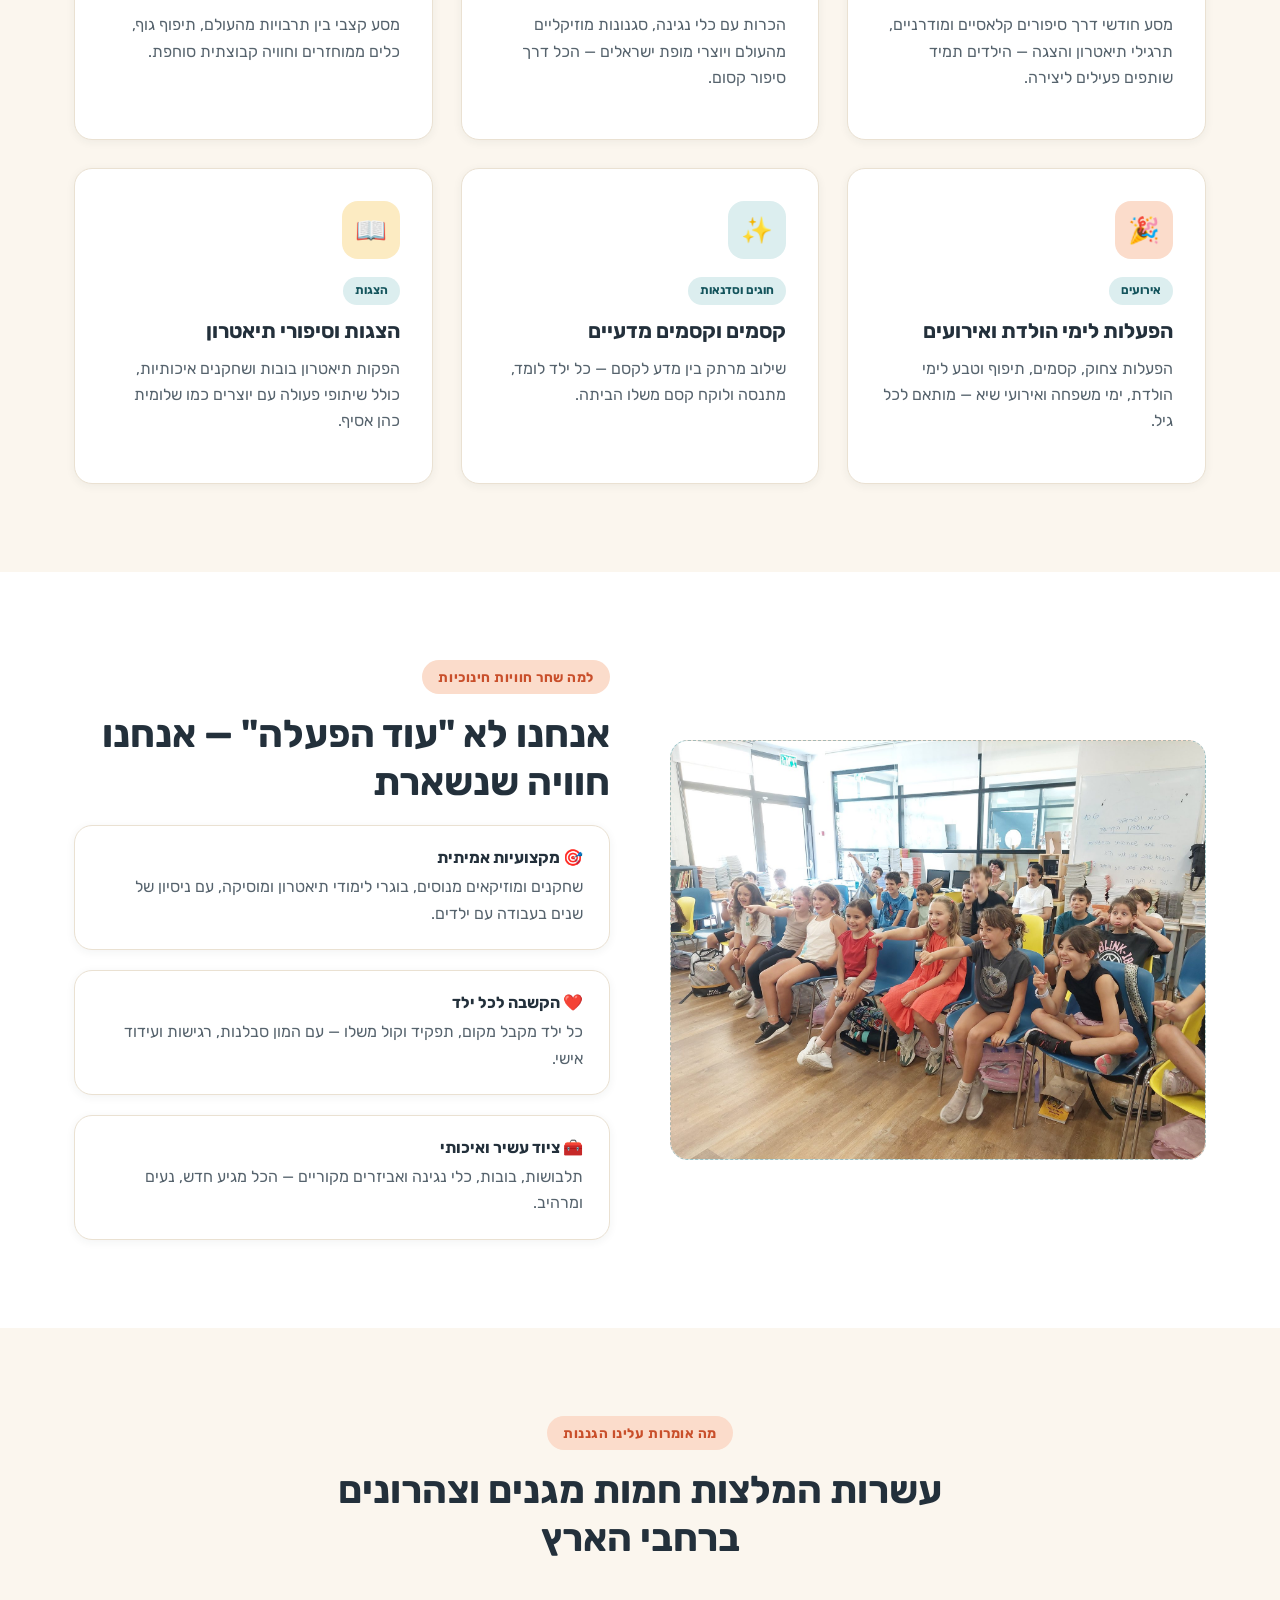
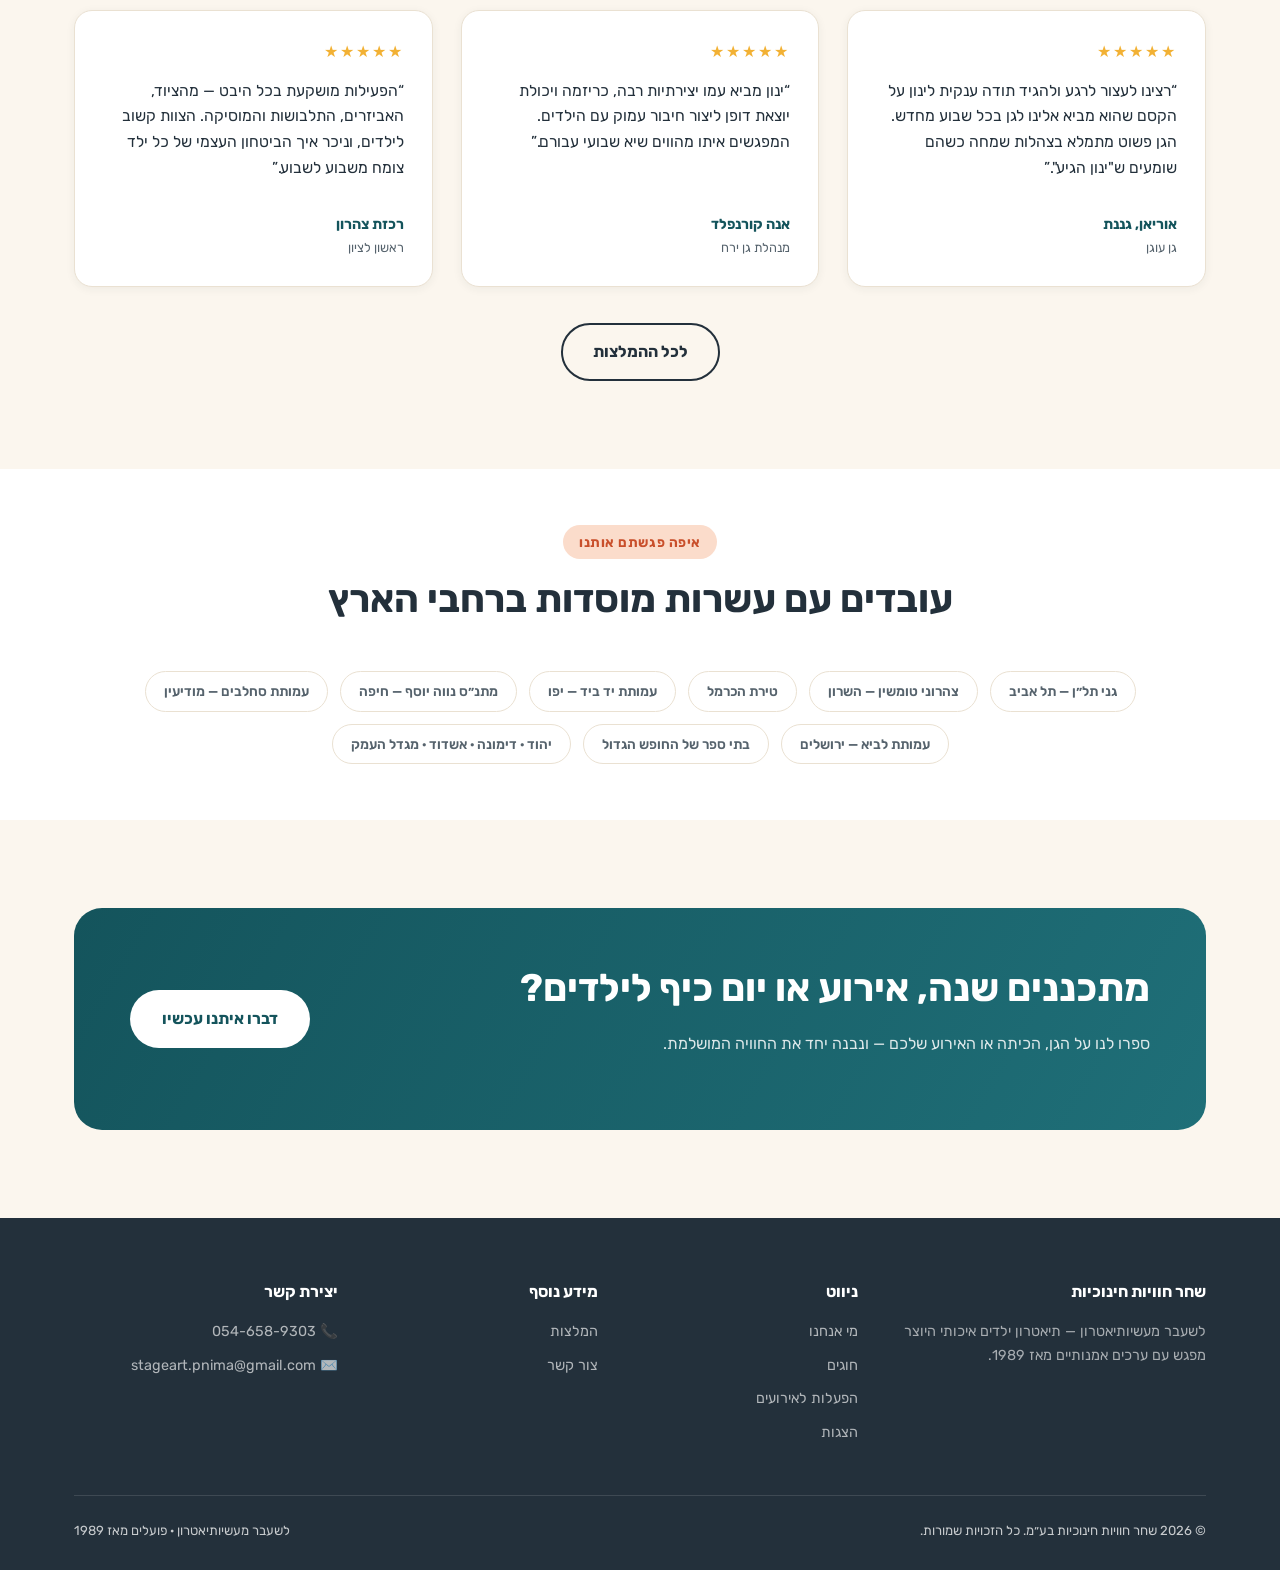
==== commit 5996b675: "Add files via upload" ====
--- a/index.html
+++ b/index.html
@@ -238,7 +238,7 @@
       </div>
       <div>
         <h4>יצירת קשר</h4>
-        <a href="tel:+972546589303">📞 054-658-9303</a>
+        <a href="https://wa.me/972546589303?text=%D7%90%D7%A9%D7%9E%D7%97%20%D7%9C%D7%93%D7%A2%D7%AA%20%D7%A2%D7%95%D7%93%20%D7%A4%D7%A8%D7%98%D7%99%D7%9D%20%D7%A2%D7%9C%20%D7%94%D7%A4%D7%A2%D7%99%D7%9C%D7%95%D7%AA%20%D7%A9%D7%9C%20%D7%A9%D7%97%D7%A8%20%D7%97%D7%95%D7%95%D7%99%D7%95%D7%AA%20%D7%97%D7%99%D7%A0%D7%95%D7%9B%D7%99%D7%95%D7%AA" target="_blank" rel="noopener">📞 054-658-9303</a>
         <a href="mailto:stageart.pnima@gmail.com">✉️ stageart.pnima@gmail.com</a>
       </div>
     </div>
